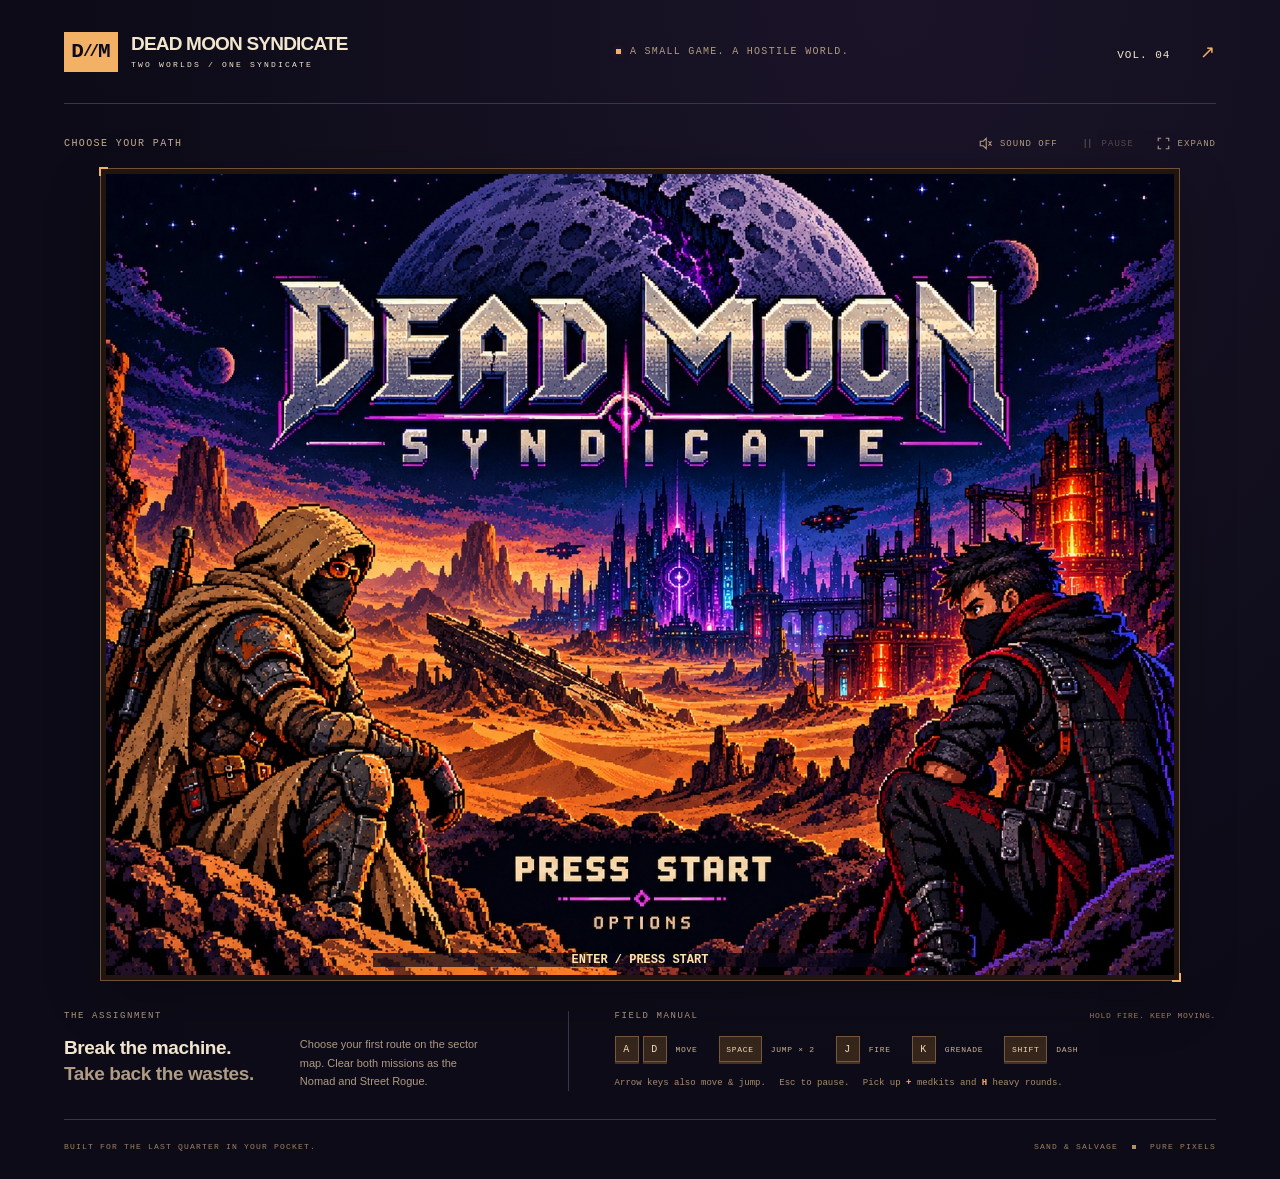
==== index.html @ cc02c8e6 "Rebuild Citadel with vertical city geometry, foreground depth and flying gunship boss" ====
<!doctype html>
<html lang="en">
<head>
  <meta charset="utf-8">
  <meta name="viewport" content="width=device-width, initial-scale=1, viewport-fit=cover">
  <meta name="theme-color" content="#1d1713">
  <meta name="description" content="Two playable paths in a pixel-art run-and-gun. Explore Glass Dunes as the Nomad or Black Rain Citadel as the Street Rogue.">
  <title>DEAD MOON SYNDICATE — Choose Your Path</title>
  <link rel="icon" href="data:image/svg+xml,%3Csvg xmlns='http://www.w3.org/2000/svg' viewBox='0 0 32 32'%3E%3Cpath fill='%231d1713' d='M0 0h32v32H0z'/%3E%3Cpath fill='%23f3b166' d='M7 7h13v4h5v10h-5v4H7zm5 5v8h7v-8z'/%3E%3C/svg%3E">
  <link rel="stylesheet" href="style.css?v=6-depth">
  <script src="art.js?v=6-depth" defer></script>
  <script src="game.js?v=6-depth" defer></script>
</head>
<body data-mode="menu">
  <header class="masthead">
    <a class="wordmark" href="./" aria-label="DEAD MOON SYNDICATE home"><span class="mark">D<span>//</span>M</span><span>DEAD MOON SYNDICATE<span class="edition">TWO WORLDS / ONE SYNDICATE</span></span></a>
    <div class="head-note"><span class="status-dot"></span> A SMALL GAME. A HOSTILE WORLD.</div>
    <span class="build">VOL. 04 <span>↗</span></span>
  </header>
  <main>
    <div class="stage-heading"><span id="stage-name">CHOOSE YOUR PATH</span><div class="stage-actions"><button id="sound" title="Toggle sound (M)" aria-label="Enable sound" aria-pressed="false"><svg viewBox="0 0 20 20" aria-hidden="true"><path d="M3 7h4l4-4v14l-4-4H3zM14 7l4 6m0-6-4 6"/></svg><span>SOUND OFF</span></button><button id="pause" title="Pause game (Esc)" aria-label="Pause game"><svg viewBox="0 0 20 20" aria-hidden="true"><path d="M7 4v12M13 4v12"/></svg><span>PAUSE</span></button><button id="fullscreen" title="Fullscreen" aria-label="Enter fullscreen"><svg viewBox="0 0 20 20" aria-hidden="true"><path d="M7 3H3v4m10-4h4v4M3 13v4h4m10-4v4h-4"/></svg><span>EXPAND</span></button></div></div>
    <section class="game-shell" id="game-shell" aria-label="DEAD MOON SYNDICATE arcade game">
      <div class="screen" id="screen">
        <canvas id="game" width="1280" height="720" tabindex="0" aria-label="Side-scrolling shooter. Move with A and D, jump with Space, fire with J, and throw a grenade with K."></canvas>
        <div class="scanlines" aria-hidden="true"></div>
        <div id="intro" class="art-screen overlay">
          <img src="assets/title-dead-moon.jpg" alt="Dead Moon Syndicate. A cracked moon over desert ruins and a neon city, with the Nomad and Street Rogue." fetchpriority="high">
          <button id="start" class="art-hit start-hit" aria-label="Start game"><span class="sr-only">START GAME</span></button>
          <button id="options" class="art-hit options-hit" aria-label="Options"><span class="sr-only">OPTIONS</span></button>
          <div id="load-status" role="status">LOADING ASSETS…</div>
        </div>
        <div id="sector-map" class="art-screen overlay" hidden>
          <img src="assets/sector-map.jpg" alt="Sector navigation tablet. Routes lead from the Glass Dunes to Black Rain Citadel and four locked future sectors.">
          <button id="route-dunes" class="art-hit route dunes selected" aria-pressed="true" aria-label="Select Glass Dunes, play as Nomad"><span class="route-badge" id="dunes-badge">NOMAD</span></button>
          <button id="route-city" class="art-hit route city" aria-pressed="false" aria-label="Select Black Rain Citadel, play as Street Rogue"><span class="route-badge" id="city-badge">STREET ROGUE</span></button>
          <button id="deploy" class="art-hit confirm-hit" aria-label="Deploy to selected sector"><span class="sr-only">CONFIRM</span></button>
          <button id="map-back" class="art-hit back-hit" aria-label="Return to title"><span class="sr-only">BACK</span></button>
          <div class="map-instructions" id="route-status" role="status">GLASS DUNES · NOMAD · SELECT A ROUTE, THEN CONFIRM</div>
        </div>
        <div id="options-panel" class="modal overlay" hidden><div class="modal-content"><div class="eyebrow">DEAD MOON SYNDICATE</div><h2>Field settings</h2><p>A / D to move · Space to double jump<br>J to fire · K for grenade · Shift to dash<br>Esc to pause · M to toggle sound<br>On the map: ← / → to choose, Enter to deploy.<br>Four locked sectors are future destinations.</p><button id="option-sound" class="primary">SOUND: OFF</button><button id="options-back" class="text-button">BACK TO TITLE</button></div></div>
        <div id="modal" class="modal overlay" hidden>
          <div class="modal-content"><div class="eyebrow" id="modal-eyebrow">TRANSMISSION PAUSED</div><h2 id="modal-title">Take a breath.</h2><p id="modal-copy">The wastes can wait.</p><button id="resume" class="primary">BACK TO THE WASTES <span>↗</span></button><button id="return-map" class="text-button">SECTOR MAP</button><button id="restart" class="text-button">RESTART MISSION</button></div>
        </div>
        <div class="intro-bottom" id="intro-bottom" hidden><span>SECTOR 07 / EXTRACTION ZONE</span><span>NO SIGNAL. NO BACKUP.</span></div>
        <div id="live-region" class="sr-only" role="status" aria-live="polite"></div>
      </div>
      <div class="expanded-tools"><button id="expanded-pause" aria-label="Pause or resume">Ⅱ</button><button id="exit-expanded" aria-label="Exit expanded view">✕</button></div>
      <div class="touch-controls" id="touch-controls" aria-label="Touch game controls"><div class="touch-move"><button data-control="left" aria-label="Move left">◀</button><button data-control="right" aria-label="Move right">▶</button></div><div class="touch-action"><button data-control="grenade" class="grenade" aria-label="Throw grenade"><span>✦</span><small>GRENADE</small></button><button data-control="jump" aria-label="Jump"><span>↑</span><small>JUMP</small></button><button data-control="fire" class="fire" aria-label="Fire weapon"><span>◎</span><small>FIRE</small></button></div></div>
    </section>
    <section class="briefing"><div class="mission"><div class="label">THE ASSIGNMENT</div><p id="mission-title">Break the machine.<br><span>Take back the wastes.</span></p><div class="mission-description">Choose your first route on the sector map. Clear both missions as the Nomad and Street Rogue.</div></div><div class="field-guide"><div class="guide-top"><span class="label">FIELD MANUAL</span><span class="guide-note">HOLD FIRE. KEEP MOVING.</span></div><div class="keys"><div><span class="key-pair"><kbd>A</kbd><kbd>D</kbd></span><span>MOVE</span></div><div><kbd class="wide">SPACE</kbd><span>JUMP × 2</span></div><div><kbd>J</kbd><span>FIRE</span></div><div><kbd>K</kbd><span>GRENADE</span></div><div><kbd class="wide">SHIFT</kbd><span>DASH</span></div></div><p class="touch-guide">Hold <b>FIRE</b> to shoot. Tap <b>JUMP</b> twice to double jump. Double-tap an arrow to dash.<br><span>Turn your phone sideways for a wider view.</span></p><p class="alternate">Arrow keys also move & jump. <span>Esc to pause.</span> Pick up <b>+</b> medkits and <b>H</b> heavy rounds.</p></div></section>
  </main>
  <footer><span>BUILT FOR THE LAST QUARTER IN YOUR POCKET.</span><span>SAND & SALVAGE <i></i> PURE PIXELS</span></footer>
</body>
</html>
---- style.css ----
:root{--bg:#1d1713;--panel:#292019;--ink:#f2e6cf;--muted:#b09b83;--acid:#f3b166;--line:#49392c}*{box-sizing:border-box}html{background:var(--bg);color:var(--ink);font-family:Arial,Helvetica,sans-serif}body{margin:0;padding:0 5%;background:radial-gradient(ellipse at 70% 0%,#70482b45,transparent 65%)}button,a{-webkit-tap-highlight-color:transparent}button{font:inherit;cursor:pointer}button:focus-visible,a:focus-visible,canvas:focus-visible{outline:2px solid var(--acid);outline-offset:5px}button{touch-action:manipulation}button:disabled{opacity:.4;cursor:default}[hidden]{display:none!important}.masthead{max-width:1320px;height:104px;margin:auto;display:flex;align-items:center;justify-content:space-between;border-bottom:1px solid var(--line)}.wordmark{color:var(--ink);text-decoration:none;display:flex;gap:13px;align-items:center;font-weight:900;font-size:19px;letter-spacing:-.8px}.mark{font-family:monospace;background:var(--acid);color:var(--bg);height:40px;min-width:54px;display:flex;align-items:center;justify-content:center;font-size:21px;letter-spacing:-3px;padding-right:3px}.mark span{font-size:16px;margin:0 2px}.edition{display:block;font:8px/1.4 monospace;letter-spacing:2.2px;margin-top:4px}.head-note,.build,.stage-heading,.label,.guide-note,.keys,.alternate,footer,.eyebrow,.primary,.start-hint,.text-button,.intro-bottom{font-family:'Courier New',monospace}.head-note{font-size:10px;letter-spacing:1.3px;color:var(--muted);display:flex;align-items:center;gap:9px}.status-dot{width:5px;height:5px;background:var(--acid);box-shadow:0 0 9px #eaa15c33}.build{font-size:11px;letter-spacing:1px}.build span{margin-left:22px;color:var(--acid);font-size:18px}main{max-width:1320px;margin:auto}.stage-heading{margin:28px 0 13px;display:flex;justify-content:space-between;align-items:center;font-size:10px;letter-spacing:1.4px;color:#c5ae90}.stage-heading b{color:var(--acid);margin-right:15px;font-weight:400}.stage-actions{display:flex;gap:22px}.stage-actions button{border:0;background:none;color:var(--muted);display:flex;align-items:center;gap:7px;font:9px 'Courier New',monospace;letter-spacing:1px;padding:4px 0}.stage-actions button:hover{color:var(--acid)}.stage-actions svg{width:15px;height:15px;fill:none;stroke:currentColor;stroke-width:1.5}.game-shell{border:1px solid #70523a;padding:5px;background:#21160f;position:relative;box-shadow:0 18px 55px #0003}.game-shell:before,.game-shell:after{content:'';position:absolute;width:7px;height:7px;border:2px solid var(--acid);z-index:5;pointer-events:none}.game-shell:before{top:-2px;left:-2px;border-right:0;border-bottom:0}.game-shell:after{bottom:-2px;right:-2px;border-left:0;border-top:0}.screen{position:relative;aspect-ratio:16/9;overflow:hidden;background:#663921}canvas{display:block;width:100%;height:100%;image-rendering:pixelated;image-rendering:crisp-edges;touch-action:none;outline:0!important}.scanlines{position:absolute;inset:0;pointer-events:none;background:repeating-linear-gradient(0deg,transparent 0px,transparent 3px,#080c171c 3px,#080c171c 4px);opacity:.38;z-index:2}.intro{position:absolute;inset:0;padding:5.5% 5%;background:linear-gradient(90deg,#24150de8 0%,#352114a8 28%,#452a1416 58%,transparent 70%);display:flex;flex-direction:column;align-items:flex-start;z-index:3}.eyebrow{font-size:clamp(8px,1vw,12px);letter-spacing:1.8px;color:var(--acid);display:flex;gap:8px;align-items:center}.eyebrow span{display:block;width:6px;height:6px;background:var(--acid)}h1{width:40%;max-width:410px;line-height:0;margin:3.2% 0 2.5%}#title-art{width:100%;overflow:visible;shape-rendering:crispEdges}.intro p{font-size:clamp(13px,1.7vw,22px);font-weight:400;line-height:1.4;margin:0 0 3.1%;color:#f3ddbd}.primary{border:1px solid var(--acid);background:var(--acid);color:#291b11;padding:16px 19px;font-size:11px;letter-spacing:1.2px;display:flex;gap:34px;align-items:center;justify-content:space-between;font-weight:700;box-shadow:3px 3px 0 #24140d;transition:background .15s,transform .15s}.primary:hover{background:#ffcf92;transform:translateY(-2px)}.button-arrow{font-size:18px}.start-hint{font-size:8px;letter-spacing:1px;color:#c9ac88;margin-top:15px}.start-hint span{margin:0 10px;color:var(--acid)}.intro-bottom{position:absolute;bottom:4%;left:5%;right:5%;display:flex;justify-content:space-between;z-index:4;font-size:8px;letter-spacing:1.2px;color:#ead3ad}.modal{position:absolute;inset:0;background:#21150fdf;backdrop-filter:blur(3px);z-index:6;display:grid;place-items:center;text-align:center}.modal-content{max-width:90%}.modal .eyebrow{justify-content:center}.modal h2{font-size:clamp(24px,4vw,54px);text-transform:uppercase;letter-spacing:-2px;margin:18px 0;color:var(--ink);font-weight:900}.modal p{color:#d1bda1;font:clamp(11px,1.1vw,15px)/1.6 monospace;margin-bottom:22px;white-space:pre-line}.modal .primary{margin:0 auto}.text-button{display:block;margin:20px auto 0;background:transparent;border:0;color:var(--muted);font-size:10px;letter-spacing:1px;text-decoration:underline;text-underline-offset:5px}.text-button:hover{color:var(--ink)}.briefing{display:grid;grid-template-columns:1fr 1.45fr;gap:5%;padding:30px 0 28px}.label{font-size:9px;letter-spacing:1.6px;color:var(--muted)}.mission{display:grid;grid-template-columns:1fr 1fr;gap:0 25px}.mission .label{grid-column:1/-1;margin-bottom:13px}.mission p{font-size:19px;font-weight:600;line-height:1.4;letter-spacing:-.4px;margin:0}.mission p span{color:var(--muted)}.mission-description{font-size:11px;color:var(--muted);line-height:1.7;max-width:195px;align-self:center}.field-guide{border-left:1px solid var(--line);padding-left:7%}.guide-top{display:flex;justify-content:space-between}.guide-note{font-size:8px;letter-spacing:.7px;color:#9b8064}.keys{display:flex;gap:21px;align-items:center;margin-top:15px}.keys>div{display:flex;align-items:center;gap:9px;font-size:8px;letter-spacing:.7px;color:#cdb493}.key-pair{display:flex;gap:4px}kbd{min-width:24px;height:26px;border:1px solid #74583f;box-shadow:0 2px 0 #443122;display:inline-flex;align-items:center;justify-content:center;color:#f1dcbb;font:10px monospace;background:#35251b;padding:0 6px}.wide{font-size:8px;min-width:43px}.alternate{font-size:9px;line-height:1.7;color:#a98d6e;margin:14px 0 0}.alternate span{margin:0 8px}.alternate b{color:var(--acid)}footer{max-width:1320px;margin:auto;padding:22px 0 28px;display:flex;justify-content:space-between;border-top:1px solid var(--line);font-size:8px;letter-spacing:1.2px;color:#9e8164}footer i{display:inline-block;height:4px;width:4px;background:#b19069;margin:0 8px;vertical-align:middle}.touch-controls{display:none;justify-content:space-between;padding:12px 10px 10px;gap:10px;background:#221810;user-select:none;-webkit-user-select:none}.touch-move,.touch-action{display:flex;align-items:center;gap:10px}.touch-controls button{width:60px;height:56px;touch-action:none;border:1px solid #765337;border-bottom-width:3px;color:var(--ink);background:#3a291d;font-size:22px;display:flex;flex-direction:column;align-items:center;justify-content:center;gap:3px;border-radius:3px}.touch-controls button.active{transform:translateY(2px);background:#82582f;border-bottom-width:1px}.touch-controls small{font:7px monospace;letter-spacing:.5px}.touch-controls .fire{background:var(--acid);color:#2b1a0e;border-color:#ae713b;width:74px}.touch-controls .grenade{width:48px;color:#e3aa76}.sr-only{position:absolute;width:1px;height:1px;margin:-1px;padding:0;overflow:hidden;clip:rect(0,0,0,0);white-space:nowrap;border:0}.game-shell:fullscreen{padding:0;border:0;background:#1b120d;display:flex;flex-direction:column;align-items:center;justify-content:center;width:100vw;height:100dvh}.game-shell:fullscreen .screen{width:min(100vw,177.777vh);max-height:100dvh;flex-shrink:1}.game-shell:fullscreen .touch-controls{width:min(100%,1000px);flex-shrink:0}.game-shell:fullscreen:before,.game-shell:fullscreen:after{display:none}
@media(min-width:1450px){body{padding:0 7%}.screen{max-height:660px}.intro{padding-top:5%}}
@media(pointer:coarse){.touch-controls{display:flex}.guide-note{display:none}.game-shell:fullscreen .screen{width:min(100vw,calc((100dvh - 85px)*16/9))}}
@media(max-width:1000px){body{padding:0 3%}.masthead{height:82px}.briefing{grid-template-columns:1fr 1.3fr;gap:3%}.mission{display:block}.mission-description{display:none}.keys{gap:11px}.keys>div{flex-direction:column;gap:7px}.field-guide{padding-left:6%}.guide-note{display:none}.primary{padding:12px 16px;font-size:10px;gap:23px}.head-note{font-size:8px}.intro p{margin-bottom:2.5%}.start-hint{font-size:7px;margin-top:10px}.intro-bottom{font-size:7px}}
@media(max-width:600px){body{padding:0 14px}.masthead{height:73px}.wordmark{font-size:17px}.mark{height:35px;min-width:48px}.head-note{display:none}.stage-heading{margin-top:21px;font-size:8px;letter-spacing:.7px}.stage-actions{gap:14px}.stage-actions button span{display:none}.stage-actions svg{width:16px;height:16px}.game-shell{padding:3px;margin:0 -5px}.intro{padding:5%}.eyebrow{font-size:6px;letter-spacing:1px}.eyebrow span{height:4px;width:4px}h1{width:40%;margin:3% 0}.intro p{font-size:10px;line-height:1.3;margin-bottom:3%}.primary{font-size:7px;padding:7px 9px;gap:12px;letter-spacing:.4px}.button-arrow{font-size:12px}.start-hint,.intro-bottom{display:none}.touch-controls{display:flex;padding:12px 6px;gap:5px}.touch-move,.touch-action{gap:6px}.touch-controls button{height:52px;width:48px}.touch-controls .grenade{width:43px}.touch-controls .fire{width:60px}.briefing{grid-template-columns:1fr;padding:23px 0;gap:22px}.mission{display:grid;grid-template-columns:1fr 1fr;gap:0 16px}.mission .label{margin-bottom:10px}.mission-description{display:block;font-size:10px;max-width:none}.mission p{font-size:16px}.field-guide{padding:19px 0 0;border-left:0;border-top:1px solid var(--line)}.guide-note{display:block;font-size:7px}.keys{justify-content:space-between;margin-top:13px}.keys>div{flex-direction:row;gap:6px;font-size:7px}kbd{min-width:20px;height:23px;padding:0 4px}.wide{min-width:36px;font-size:7px}.alternate{font-size:8px}footer{font-size:7px;line-height:1.8;padding-top:17px;gap:20px}footer>span:last-child{text-align:right;white-space:nowrap}.modal h2{font-size:25px;letter-spacing:-1px;margin:10px 0}.modal p{font-size:10px;margin:8px 0 13px}.modal .eyebrow{font-size:7px}.text-button{font-size:8px;margin-top:13px}}
@media(max-height:530px) and (orientation:landscape){body{padding:0 10px}.masthead,.briefing,footer{display:none}.stage-heading{margin:9px 0}.screen{max-height:calc(100dvh - 120px);width:auto;aspect-ratio:16/9;margin:auto}.game-shell{max-width:calc((100dvh - 120px)*16/9 + 12px);margin:auto}.touch-controls{padding:6px}.touch-controls button{height:42px}.intro{padding-top:4%}.intro p{font-size:12px}.intro .primary{padding:8px 12px;font-size:8px}.start-hint,.intro-bottom{display:none}.intro h1{margin:2% 0}.game-shell:fullscreen{max-width:none}.game-shell:fullscreen .screen{max-height:calc(100dvh - 60px);width:min(100vw,calc((100dvh - 60px)*16/9))}}
.touch-guide{display:none;font:11px/1.8 'Courier New',monospace;color:#cfb99a;margin:13px 0 0}.touch-guide b{color:var(--acid)}.touch-guide span{color:#b29773}.expanded-tools{display:none;position:absolute;right:12px;bottom:12px;gap:8px;z-index:12}.expanded-tools button{width:32px;height:30px;border:1px solid #906b46;background:#322419e8;color:#f4d9af;font:16px monospace}.game-shell:fullscreen .expanded-tools,.game-shell.expanded .expanded-tools{display:flex}.game-expanded{overflow:hidden}.game-shell.expanded{position:fixed;inset:0;z-index:999;margin:0;padding:0;border:0;background:#1b120d;display:flex;flex-direction:column;align-items:center;justify-content:center;width:100vw;height:100dvh;max-width:none}.game-shell.expanded .screen{width:min(100vw,177.777vh);max-height:100dvh;flex-shrink:1}.game-shell.expanded .touch-controls{width:min(100%,1000px);flex-shrink:0}.game-shell.expanded:before,.game-shell.expanded:after{display:none}@media(pointer:coarse),(max-width:600px){.touch-guide{display:block}.keys,.alternate{display:none}.expanded-tools{top:8px;bottom:auto}.game-shell.expanded .screen{width:min(100vw,calc((100dvh - 85px)*16/9));max-height:calc(100dvh - 85px)}}@media(max-height:530px) and (orientation:landscape){.game-shell.expanded .screen{width:min(100vw,calc((100dvh - 60px)*16/9));max-height:calc(100dvh - 60px)}}

/* Dead Moon Syndicate title and navigation. Real controls sit over the supplied art. */
:root{--bg:#0c0b17;--panel:#191727;--line:#3c344b}
body{background:radial-gradient(ellipse at 70% 0%,#39254c55,transparent 65%)}
.art-screen{position:absolute;inset:0;z-index:4}.art-screen>img{width:100%;height:100%;display:block;object-fit:fill}
body[data-mode="menu"] .screen,body[data-mode="map"] .screen,body[data-mode="options"] .screen{aspect-ratio:4/3;max-height:none}
body[data-mode="menu"] #game,body[data-mode="map"] #game,body[data-mode="options"] #game{visibility:hidden}
body[data-mode="menu"] .touch-controls,body[data-mode="map"] .touch-controls,body[data-mode="options"] .touch-controls{display:none}
.art-hit{position:absolute;border:2px solid transparent;background:transparent;color:#fff4d4;border-radius:5px;transition:box-shadow .15s,border-color .15s;min-height:24px}
.art-hit:hover,.art-hit:focus-visible{border-color:#ffedb5;box-shadow:0 0 15px #f4ba7155;outline-offset:1px}
.start-hit{left:36%;top:83%;width:29%;height:8%}.options-hit{left:41%;top:91%;width:19%;height:6%}
#load-status{position:absolute;bottom:1%;left:25%;width:50%;text-align:center;font:bold clamp(7px,1vw,12px) monospace;color:#ffe3aa;background:#070719b0;pointer-events:none}
.route{top:57%;height:26%;width:36%}.route.dunes{left:13%}.route.city{left:51%;width:37%}.route.selected{border-color:#fff1ab;box-shadow:inset 0 0 13px #ffae5980,0 0 15px #ffad5970}.route.city.selected{border-color:#73edff;box-shadow:inset 0 0 13px #14cfff80,0 0 15px #14cfff70}
.route-badge{position:absolute;right:3%;top:22%;background:#090e20e8;color:#fff1be;font:bold clamp(6px,1vw,13px) monospace;padding:4px 7px;letter-spacing:1px}.city .route-badge{color:#91efff}
.confirm-hit{left:35%;top:84%;width:16%;height:7%}.back-hit{left:53%;top:84%;width:14%;height:7%}
.map-instructions{position:absolute;bottom:2%;left:13%;width:75%;text-align:center;background:#050b19ed;color:#a4d9f7;font:bold clamp(6px,.9vw,12px) monospace;padding:6px}
body[data-mode="map"] .game-shell,body[data-mode="menu"] .game-shell,body[data-mode="options"] .game-shell{max-width:1080px;margin:auto}
body[data-mode="map"] .game-shell.expanded,body[data-mode="menu"] .game-shell.expanded,body[data-mode="options"] .game-shell.expanded{max-width:none}
body:not([data-mode="playing"]) .game-shell.expanded .screen,body:not([data-mode="playing"]) .game-shell:fullscreen .screen{width:min(100vw,133.333dvh);max-height:100dvh;aspect-ratio:4/3}
#return-map{display:block;margin:15px auto 0}.modal{background:#0b0e20e8}.wordmark{font-size:clamp(11px,1.5vw,19px)}
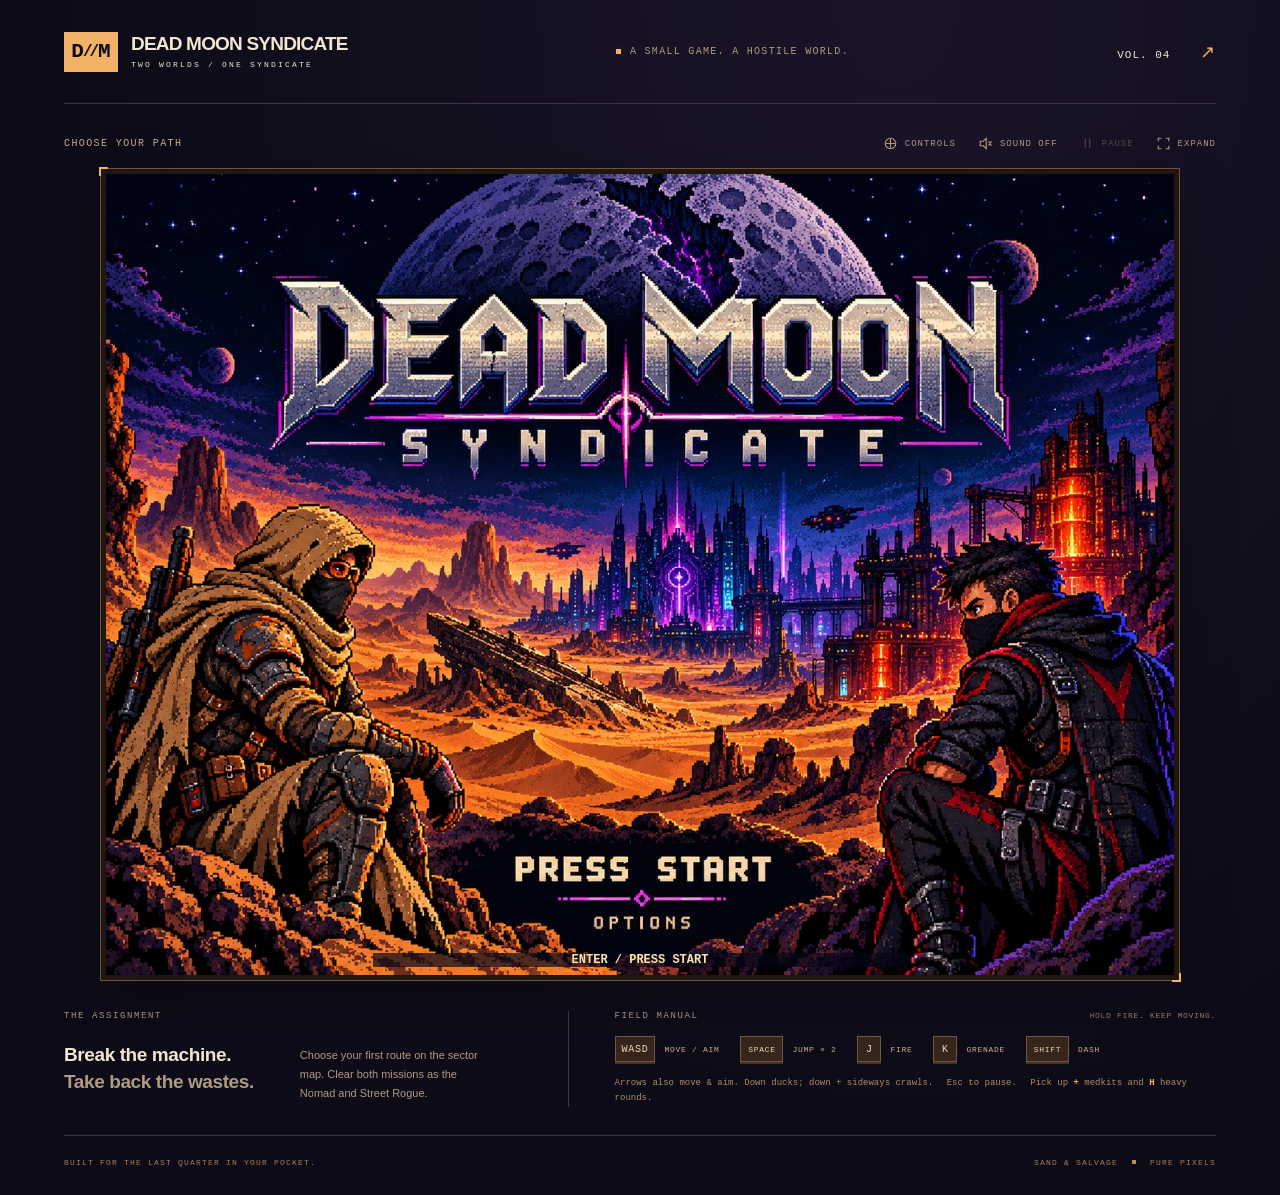
==== commit 056ba744: "Add eight-way circle, ducking, crawling and aiming Replace touch arrows with a circular eight-sector" ====
--- a/index.html
+++ b/index.html
@@ -7,9 +7,9 @@
   <meta name="description" content="Two playable paths in a pixel-art run-and-gun. Explore Glass Dunes as the Nomad or Black Rain Citadel as the Street Rogue.">
   <title>DEAD MOON SYNDICATE — Choose Your Path</title>
   <link rel="icon" href="data:image/svg+xml,%3Csvg xmlns='http://www.w3.org/2000/svg' viewBox='0 0 32 32'%3E%3Cpath fill='%231d1713' d='M0 0h32v32H0z'/%3E%3Cpath fill='%23f3b166' d='M7 7h13v4h5v10h-5v4H7zm5 5v8h7v-8z'/%3E%3C/svg%3E">
-  <link rel="stylesheet" href="style.css?v=6-depth">
-  <script src="art.js?v=6-depth" defer></script>
-  <script src="game.js?v=6-depth" defer></script>
+  <link rel="stylesheet" href="style.css?v=7-stick">
+  <script src="art.js?v=7-stick" defer></script>
+  <script src="game.js?v=7-stick" defer></script>
 </head>
 <body data-mode="menu">
   <header class="masthead">
@@ -18,10 +18,10 @@
     <span class="build">VOL. 04 <span>↗</span></span>
   </header>
   <main>
-    <div class="stage-heading"><span id="stage-name">CHOOSE YOUR PATH</span><div class="stage-actions"><button id="sound" title="Toggle sound (M)" aria-label="Enable sound" aria-pressed="false"><svg viewBox="0 0 20 20" aria-hidden="true"><path d="M3 7h4l4-4v14l-4-4H3zM14 7l4 6m0-6-4 6"/></svg><span>SOUND OFF</span></button><button id="pause" title="Pause game (Esc)" aria-label="Pause game"><svg viewBox="0 0 20 20" aria-hidden="true"><path d="M7 4v12M13 4v12"/></svg><span>PAUSE</span></button><button id="fullscreen" title="Fullscreen" aria-label="Enter fullscreen"><svg viewBox="0 0 20 20" aria-hidden="true"><path d="M7 3H3v4m10-4h4v4M3 13v4h4m10-4v4h-4"/></svg><span>EXPAND</span></button></div></div>
+    <div class="stage-heading"><span id="stage-name">CHOOSE YOUR PATH</span><div class="stage-actions"><button id="touch-toggle" title="Show touch controls" aria-label="Show touch controls" aria-pressed="false"><svg viewBox="0 0 20 20" aria-hidden="true"><circle cx="10" cy="10" r="7"/><path d="M10 4v12M4 10h12"/></svg><span>CONTROLS</span></button><button id="sound" title="Toggle sound (M)" aria-label="Enable sound" aria-pressed="false"><svg viewBox="0 0 20 20" aria-hidden="true"><path d="M3 7h4l4-4v14l-4-4H3zM14 7l4 6m0-6-4 6"/></svg><span>SOUND OFF</span></button><button id="pause" title="Pause game (Esc)" aria-label="Pause game"><svg viewBox="0 0 20 20" aria-hidden="true"><path d="M7 4v12M13 4v12"/></svg><span>PAUSE</span></button><button id="fullscreen" title="Fullscreen" aria-label="Enter fullscreen"><svg viewBox="0 0 20 20" aria-hidden="true"><path d="M7 3H3v4m10-4h4v4M3 13v4h4m10-4v4h-4"/></svg><span>EXPAND</span></button></div></div>
     <section class="game-shell" id="game-shell" aria-label="DEAD MOON SYNDICATE arcade game">
       <div class="screen" id="screen">
-        <canvas id="game" width="1280" height="720" tabindex="0" aria-label="Side-scrolling shooter. Move with A and D, jump with Space, fire with J, and throw a grenade with K."></canvas>
+        <canvas id="game" width="1280" height="720" tabindex="0" aria-label="Side-scrolling shooter. Move and aim with WASD or arrow keys. Down ducks, down-diagonals crawl. Jump with Space, fire with J, and throw a grenade with K."></canvas>
         <div class="scanlines" aria-hidden="true"></div>
         <div id="intro" class="art-screen overlay">
           <img src="assets/title-dead-moon.jpg" alt="Dead Moon Syndicate. A cracked moon over desert ruins and a neon city, with the Nomad and Street Rogue." fetchpriority="high">
@@ -37,7 +37,7 @@
           <button id="map-back" class="art-hit back-hit" aria-label="Return to title"><span class="sr-only">BACK</span></button>
           <div class="map-instructions" id="route-status" role="status">GLASS DUNES · NOMAD · SELECT A ROUTE, THEN CONFIRM</div>
         </div>
-        <div id="options-panel" class="modal overlay" hidden><div class="modal-content"><div class="eyebrow">DEAD MOON SYNDICATE</div><h2>Field settings</h2><p>A / D to move · Space to double jump<br>J to fire · K for grenade · Shift to dash<br>Esc to pause · M to toggle sound<br>On the map: ← / → to choose, Enter to deploy.<br>Four locked sectors are future destinations.</p><button id="option-sound" class="primary">SOUND: OFF</button><button id="options-back" class="text-button">BACK TO TITLE</button></div></div>
+        <div id="options-panel" class="modal overlay" hidden><div class="modal-content"><div class="eyebrow">DEAD MOON SYNDICATE</div><h2>Field settings</h2><p>WASD / arrows to move and aim · Space to double jump<br>Down to duck · Down + sideways to crawl<br>J to fire · K for grenade · Shift to dash<br>Esc to pause · M to toggle sound<br>On the map: ← / → to choose, Enter to deploy.<br>Four locked sectors are future destinations.</p><button id="option-sound" class="primary">SOUND: OFF</button><button id="options-back" class="text-button">BACK TO TITLE</button></div></div>
         <div id="modal" class="modal overlay" hidden>
           <div class="modal-content"><div class="eyebrow" id="modal-eyebrow">TRANSMISSION PAUSED</div><h2 id="modal-title">Take a breath.</h2><p id="modal-copy">The wastes can wait.</p><button id="resume" class="primary">BACK TO THE WASTES <span>↗</span></button><button id="return-map" class="text-button">SECTOR MAP</button><button id="restart" class="text-button">RESTART MISSION</button></div>
         </div>
@@ -45,9 +45,9 @@
         <div id="live-region" class="sr-only" role="status" aria-live="polite"></div>
       </div>
       <div class="expanded-tools"><button id="expanded-pause" aria-label="Pause or resume">Ⅱ</button><button id="exit-expanded" aria-label="Exit expanded view">✕</button></div>
-      <div class="touch-controls" id="touch-controls" aria-label="Touch game controls"><div class="touch-move"><button data-control="left" aria-label="Move left">◀</button><button data-control="right" aria-label="Move right">▶</button></div><div class="touch-action"><button data-control="grenade" class="grenade" aria-label="Throw grenade"><span>✦</span><small>GRENADE</small></button><button data-control="jump" aria-label="Jump"><span>↑</span><small>JUMP</small></button><button data-control="fire" class="fire" aria-label="Fire weapon"><span>◎</span><small>FIRE</small></button></div></div>
+      <div class="touch-controls" id="touch-controls" aria-label="Touch game controls"><div class="touch-move"><div id="direction-stick" class="direction-stick" role="group" tabindex="0" aria-label="Eight-way movement and aiming circle" aria-describedby="stick-help" data-direction="0,0"><span data-dir="0,-1" style="--x:50%;--y:13%">▲</span><span data-dir="1,-1" style="--x:77%;--y:23%">↗</span><span data-dir="1,0" style="--x:87%;--y:50%">▶</span><span data-dir="1,1" style="--x:77%;--y:77%">↘</span><span data-dir="0,1" style="--x:50%;--y:87%">▼</span><span data-dir="-1,1" style="--x:23%;--y:77%">↙</span><span data-dir="-1,0" style="--x:13%;--y:50%">◀</span><span data-dir="-1,-1" style="--x:23%;--y:23%">↖</span><i class="stick-thumb" aria-hidden="true"></i></div><small id="stick-status">MOVE / AIM</small><span id="stick-help" class="sr-only">Drag in eight directions. Sideways runs. Down ducks. Down-diagonals crawl and fire forward. In the air, down aims downward. Release to stop. Keyboard: WASD or arrow keys.</span></div><div class="touch-action"><button data-control="dash" class="dash" aria-label="Dash"><span>»</span><small>DASH</small></button><button data-control="grenade" class="grenade" aria-label="Throw grenade"><span>✦</span><small>GRENADE</small></button><button data-control="jump" aria-label="Jump"><span>↑</span><small>JUMP</small></button><button data-control="fire" class="fire" aria-label="Fire weapon"><span>◎</span><small>FIRE</small></button></div></div>
     </section>
-    <section class="briefing"><div class="mission"><div class="label">THE ASSIGNMENT</div><p id="mission-title">Break the machine.<br><span>Take back the wastes.</span></p><div class="mission-description">Choose your first route on the sector map. Clear both missions as the Nomad and Street Rogue.</div></div><div class="field-guide"><div class="guide-top"><span class="label">FIELD MANUAL</span><span class="guide-note">HOLD FIRE. KEEP MOVING.</span></div><div class="keys"><div><span class="key-pair"><kbd>A</kbd><kbd>D</kbd></span><span>MOVE</span></div><div><kbd class="wide">SPACE</kbd><span>JUMP × 2</span></div><div><kbd>J</kbd><span>FIRE</span></div><div><kbd>K</kbd><span>GRENADE</span></div><div><kbd class="wide">SHIFT</kbd><span>DASH</span></div></div><p class="touch-guide">Hold <b>FIRE</b> to shoot. Tap <b>JUMP</b> twice to double jump. Double-tap an arrow to dash.<br><span>Turn your phone sideways for a wider view.</span></p><p class="alternate">Arrow keys also move & jump. <span>Esc to pause.</span> Pick up <b>+</b> medkits and <b>H</b> heavy rounds.</p></div></section>
+    <section class="briefing"><div class="mission"><div class="label">THE ASSIGNMENT</div><p id="mission-title">Break the machine.<br><span>Take back the wastes.</span></p><div class="mission-description">Choose your first route on the sector map. Clear both missions as the Nomad and Street Rogue.</div></div><div class="field-guide"><div class="guide-top"><span class="label">FIELD MANUAL</span><span class="guide-note">HOLD FIRE. KEEP MOVING.</span></div><div class="keys"><div><span class="key-pair"><kbd>WASD</kbd></span><span>MOVE / AIM</span></div><div><kbd class="wide">SPACE</kbd><span>JUMP × 2</span></div><div><kbd>J</kbd><span>FIRE</span></div><div><kbd>K</kbd><span>GRENADE</span></div><div><kbd class="wide">SHIFT</kbd><span>DASH</span></div></div><p class="touch-guide">Drag the <b>CIRCLE</b> to move and aim. <b>DOWN</b> ducks; down-diagonals <b>CRAWL</b>.<br>Hold <b>FIRE</b> with your other thumb. <b>JUMP</b> twice to double jump; aim down in the air.<br><span>Turn your phone sideways for a wider view.</span></p><p class="alternate">Arrows also move &amp; aim. Down ducks; down + sideways crawls. <span>Esc to pause.</span> Pick up <b>+</b> medkits and <b>H</b> heavy rounds.</p></div></section>
   </main>
   <footer><span>BUILT FOR THE LAST QUARTER IN YOUR POCKET.</span><span>SAND & SALVAGE <i></i> PURE PIXELS</span></footer>
 </body>
--- a/style.css
+++ b/style.css
@@ -25,3 +25,40 @@
 body[data-mode="map"] .game-shell.expanded,body[data-mode="menu"] .game-shell.expanded,body[data-mode="options"] .game-shell.expanded{max-width:none}
 body:not([data-mode="playing"]) .game-shell.expanded .screen,body:not([data-mode="playing"]) .game-shell:fullscreen .screen{width:min(100vw,133.333dvh);max-height:100dvh;aspect-ratio:4/3}
 #return-map{display:block;margin:15px auto 0}.modal{background:#0b0e20e8}.wordmark{font-size:clamp(11px,1.5vw,19px)}
+
+/* Eight-way arcade stick: independent pointer capture keeps fire + movement simultaneous. */
+.touch-controls{align-items:center;background:linear-gradient(120deg,#131523,#292031);gap:12px;padding:10px 16px;}
+.touch-move{flex-direction:column;gap:5px;flex-shrink:0;}
+.direction-stick{--stick-x:0%;--stick-y:0%;position:relative;width:128px;height:128px;flex-shrink:0;border:2px solid #8d795d;border-radius:50%;background:radial-gradient(circle,#131723 0 26%,#373547 27% 29%,#1c202e 30% 65%,#4d4350 66% 68%,#161a26 69%);box-shadow:inset 0 0 15px #0009,0 3px 0 #050812;touch-action:none;user-select:none;-webkit-user-select:none;cursor:grab;}
+.direction-stick:focus-visible{outline:2px solid var(--acid);outline-offset:4px;}
+.direction-stick>span{position:absolute;left:var(--x);top:var(--y);transform:translate(-50%,-50%);font:bold 17px monospace;color:#9b9bb1;pointer-events:none;}
+.direction-stick>span.lit{color:#ffe4a7;text-shadow:0 0 10px #ffa848;}
+.stick-thumb{position:absolute;left:calc(50% + var(--stick-x));top:calc(50% + var(--stick-y));width:34%;height:34%;transform:translate(-50%,-50%);border:2px solid #aea09b;border-radius:50%;background:radial-gradient(circle at 35% 30%,#726477,#242436 75%);box-shadow:0 4px 8px #0009;pointer-events:none;}
+.direction-stick.active .stick-thumb{border-color:#ffd498;box-shadow:0 0 12px #ffbd5544;}
+#stick-status{font:bold 8px monospace;letter-spacing:1px;color:#d6c6ac;min-height:10px;}
+.touch-action{display:grid;grid-template-columns:repeat(2,60px);gap:8px;}
+.touch-controls .touch-action button{border-radius:50%;width:60px;height:60px;}
+.touch-controls .touch-action .fire{grid-column:2;grid-row:1 / 3;width:76px;height:76px;align-self:center;}
+.touch-action{grid-template-columns:48px 60px 76px;}
+.touch-controls .touch-action .dash{grid-column:1;grid-row:1;width:48px;height:48px;color:#aee6ff;}
+.touch-controls .touch-action .grenade{grid-column:1;grid-row:2;width:48px;height:48px;}
+.touch-controls .touch-action [data-control="jump"]{grid-column:2;grid-row:1 / 3;align-self:center;}
+.touch-controls .touch-action .fire{grid-column:3;}
+@media(pointer:coarse),(max-width:600px){
+ .game-shell.expanded .screen,.game-shell:fullscreen .screen{width:min(100vw,calc((100dvh - 160px)*16/9));max-height:calc(100dvh - 160px);}
+}
+@media(max-width:410px){.touch-controls{padding:8px 6px;gap:5px;}.direction-stick{width:112px;height:112px;}.touch-action{grid-template-columns:40px 48px 58px;gap:5px;}.touch-controls .touch-action button,.touch-controls .touch-action [data-control="jump"]{width:48px;height:48px;}.touch-controls .touch-action .dash,.touch-controls .touch-action .grenade{width:40px;height:40px;}.touch-controls .touch-action .fire{width:58px;height:58px;}}
+@media(max-height:530px) and (orientation:landscape){
+ body[data-mode="playing"] .game-shell{max-width:calc((100dvh - 44px)*16/9 + 12px);}
+ body[data-mode="playing"] .screen{max-height:calc(100dvh - 44px);}
+ .touch-controls{position:absolute;inset:auto 8px 8px;padding:0;background:none;pointer-events:none;z-index:5;}
+ .touch-move,.touch-action{pointer-events:auto;}
+ .direction-stick{width:100px;height:100px;opacity:.82;}
+ .direction-stick.active{opacity:1;}
+ #stick-status{background:#0c0b17a0;padding:2px 4px;}
+ .touch-action{opacity:.86;}
+ .game-shell.expanded .screen,.game-shell:fullscreen .screen{max-height:100dvh;width:min(100vw,calc(100dvh*16/9));}
+ .game-shell.expanded .touch-controls,.game-shell:fullscreen .touch-controls{width:auto;}
+}
+
+body.touch-enabled[data-mode="playing"] .touch-controls{display:flex;}
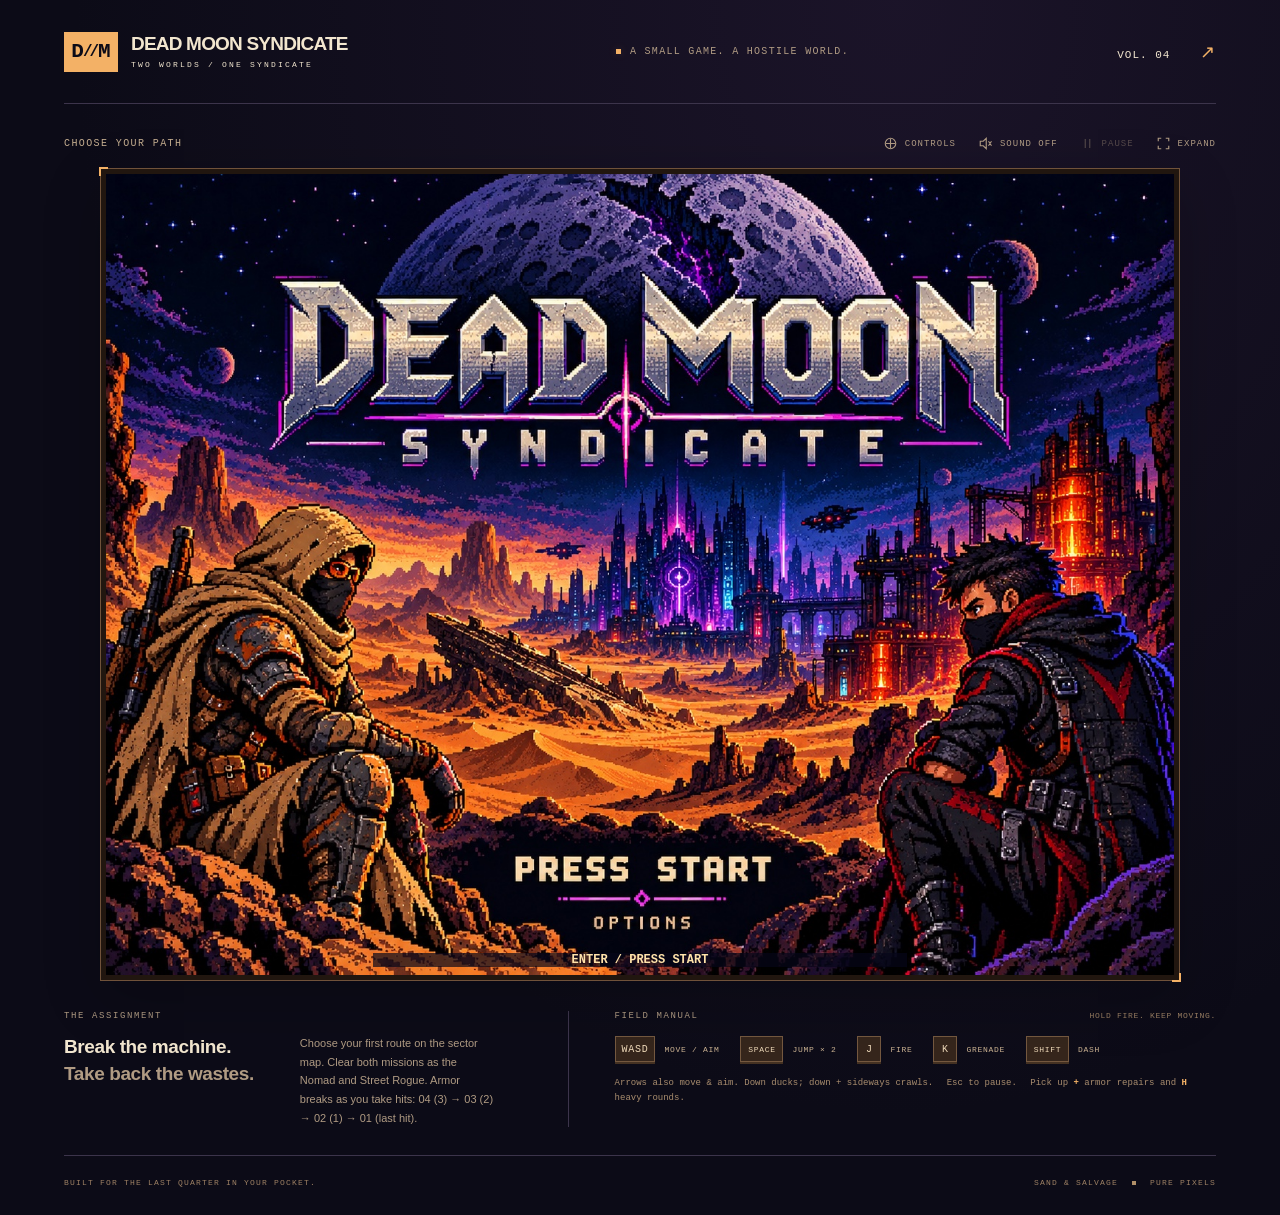
==== commit bb72a7ef: "Tie seven-hit health to four visible armor tiers Use the approved Nomad and Street Rogue armor desig" ====
--- a/index.html
+++ b/index.html
@@ -7,9 +7,10 @@
   <meta name="description" content="Two playable paths in a pixel-art run-and-gun. Explore Glass Dunes as the Nomad or Black Rain Citadel as the Street Rogue.">
   <title>DEAD MOON SYNDICATE — Choose Your Path</title>
   <link rel="icon" href="data:image/svg+xml,%3Csvg xmlns='http://www.w3.org/2000/svg' viewBox='0 0 32 32'%3E%3Cpath fill='%231d1713' d='M0 0h32v32H0z'/%3E%3Cpath fill='%23f3b166' d='M7 7h13v4h5v10h-5v4H7zm5 5v8h7v-8z'/%3E%3C/svg%3E">
-  <link rel="stylesheet" href="style.css?v=7-stick">
-  <script src="art.js?v=7-stick" defer></script>
-  <script src="game.js?v=7-stick" defer></script>
+  <link rel="stylesheet" href="style.css?v=8-armor1">
+  <script src="armor.js?v=8-armor1" defer></script>
+  <script src="art.js?v=8-armor1" defer></script>
+  <script src="game.js?v=8-armor1" defer></script>
 </head>
 <body data-mode="menu">
   <header class="masthead">
@@ -47,7 +48,7 @@
       <div class="expanded-tools"><button id="expanded-pause" aria-label="Pause or resume">Ⅱ</button><button id="exit-expanded" aria-label="Exit expanded view">✕</button></div>
       <div class="touch-controls" id="touch-controls" aria-label="Touch game controls"><div class="touch-move"><div id="direction-stick" class="direction-stick" role="group" tabindex="0" aria-label="Eight-way movement and aiming circle" aria-describedby="stick-help" data-direction="0,0"><span data-dir="0,-1" style="--x:50%;--y:13%">▲</span><span data-dir="1,-1" style="--x:77%;--y:23%">↗</span><span data-dir="1,0" style="--x:87%;--y:50%">▶</span><span data-dir="1,1" style="--x:77%;--y:77%">↘</span><span data-dir="0,1" style="--x:50%;--y:87%">▼</span><span data-dir="-1,1" style="--x:23%;--y:77%">↙</span><span data-dir="-1,0" style="--x:13%;--y:50%">◀</span><span data-dir="-1,-1" style="--x:23%;--y:23%">↖</span><i class="stick-thumb" aria-hidden="true"></i></div><small id="stick-status">MOVE / AIM</small><span id="stick-help" class="sr-only">Drag in eight directions. Sideways runs. Down ducks. Down-diagonals crawl and fire forward. In the air, down aims downward. Release to stop. Keyboard: WASD or arrow keys.</span></div><div class="touch-action"><button data-control="dash" class="dash" aria-label="Dash"><span>»</span><small>DASH</small></button><button data-control="grenade" class="grenade" aria-label="Throw grenade"><span>✦</span><small>GRENADE</small></button><button data-control="jump" aria-label="Jump"><span>↑</span><small>JUMP</small></button><button data-control="fire" class="fire" aria-label="Fire weapon"><span>◎</span><small>FIRE</small></button></div></div>
     </section>
-    <section class="briefing"><div class="mission"><div class="label">THE ASSIGNMENT</div><p id="mission-title">Break the machine.<br><span>Take back the wastes.</span></p><div class="mission-description">Choose your first route on the sector map. Clear both missions as the Nomad and Street Rogue.</div></div><div class="field-guide"><div class="guide-top"><span class="label">FIELD MANUAL</span><span class="guide-note">HOLD FIRE. KEEP MOVING.</span></div><div class="keys"><div><span class="key-pair"><kbd>WASD</kbd></span><span>MOVE / AIM</span></div><div><kbd class="wide">SPACE</kbd><span>JUMP × 2</span></div><div><kbd>J</kbd><span>FIRE</span></div><div><kbd>K</kbd><span>GRENADE</span></div><div><kbd class="wide">SHIFT</kbd><span>DASH</span></div></div><p class="touch-guide">Drag the <b>CIRCLE</b> to move and aim. <b>DOWN</b> ducks; down-diagonals <b>CRAWL</b>.<br>Hold <b>FIRE</b> with your other thumb. <b>JUMP</b> twice to double jump; aim down in the air.<br><span>Turn your phone sideways for a wider view.</span></p><p class="alternate">Arrows also move &amp; aim. Down ducks; down + sideways crawls. <span>Esc to pause.</span> Pick up <b>+</b> medkits and <b>H</b> heavy rounds.</p></div></section>
+    <section class="briefing"><div class="mission"><div class="label">THE ASSIGNMENT</div><p id="mission-title">Break the machine.<br><span>Take back the wastes.</span></p><div class="mission-description">Choose your first route on the sector map. Clear both missions as the Nomad and Street Rogue. Armor breaks as you take hits: 04 (3) → 03 (2) → 02 (1) → 01 (last hit).</div></div><div class="field-guide"><div class="guide-top"><span class="label">FIELD MANUAL</span><span class="guide-note">HOLD FIRE. KEEP MOVING.</span></div><div class="keys"><div><span class="key-pair"><kbd>WASD</kbd></span><span>MOVE / AIM</span></div><div><kbd class="wide">SPACE</kbd><span>JUMP × 2</span></div><div><kbd>J</kbd><span>FIRE</span></div><div><kbd>K</kbd><span>GRENADE</span></div><div><kbd class="wide">SHIFT</kbd><span>DASH</span></div></div><p class="touch-guide">Drag the <b>CIRCLE</b> to move and aim. <b>DOWN</b> ducks; down-diagonals <b>CRAWL</b>.<br>Hold <b>FIRE</b> with your other thumb. <b>JUMP</b> twice to double jump; aim down in the air.<br><span>Turn your phone sideways for a wider view.</span></p><p class="alternate">Arrows also move &amp; aim. Down ducks; down + sideways crawls. <span>Esc to pause.</span> Pick up <b>+</b> armor repairs and <b>H</b> heavy rounds.</p></div></section>
   </main>
   <footer><span>BUILT FOR THE LAST QUARTER IN YOUR POCKET.</span><span>SAND & SALVAGE <i></i> PURE PIXELS</span></footer>
 </body>
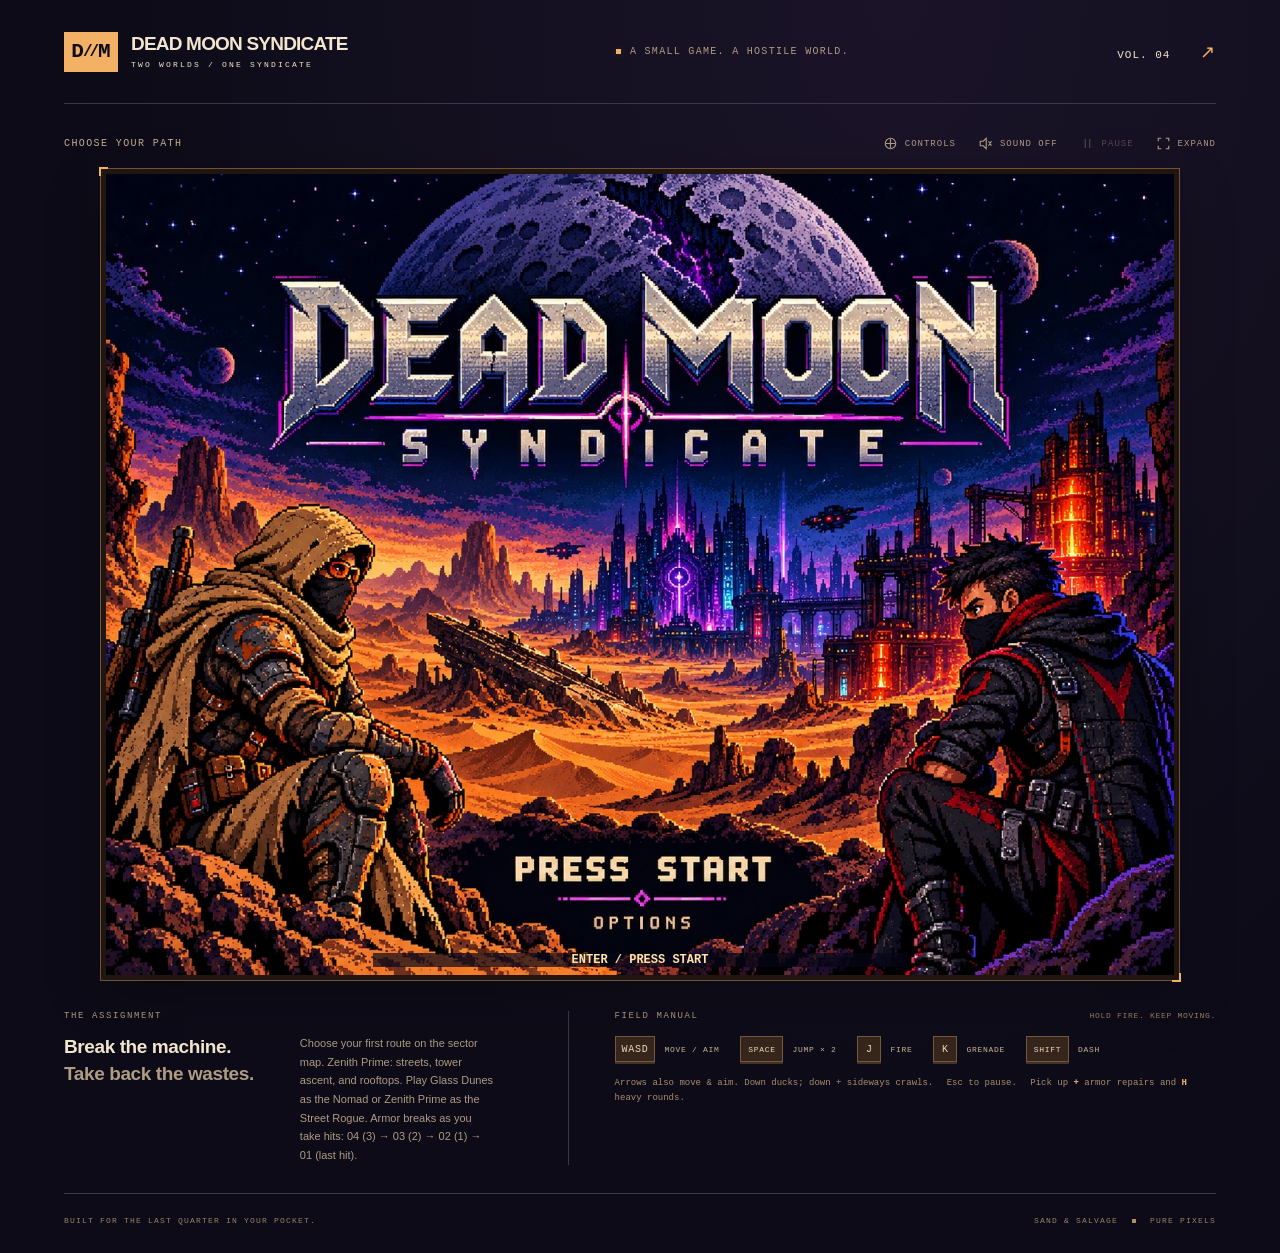
==== commit 9d449a4b: "Expand Zenith Prime into three connected stages Rename the city Zenith Prime. Keep its existing stre" ====
--- a/index.html
+++ b/index.html
@@ -4,13 +4,14 @@
   <meta charset="utf-8">
   <meta name="viewport" content="width=device-width, initial-scale=1, viewport-fit=cover">
   <meta name="theme-color" content="#1d1713">
-  <meta name="description" content="Two playable paths in a pixel-art run-and-gun. Explore Glass Dunes as the Nomad or Black Rain Citadel as the Street Rogue.">
+  <meta name="description" content="Two playable paths in a pixel-art run-and-gun. Explore Glass Dunes as the Nomad or Zenith Prime as the Street Rogue.">
   <title>DEAD MOON SYNDICATE — Choose Your Path</title>
   <link rel="icon" href="data:image/svg+xml,%3Csvg xmlns='http://www.w3.org/2000/svg' viewBox='0 0 32 32'%3E%3Cpath fill='%231d1713' d='M0 0h32v32H0z'/%3E%3Cpath fill='%23f3b166' d='M7 7h13v4h5v10h-5v4H7zm5 5v8h7v-8z'/%3E%3C/svg%3E">
-  <link rel="stylesheet" href="style.css?v=8-armor1">
-  <script src="armor.js?v=8-armor1" defer></script>
-  <script src="art.js?v=8-armor1" defer></script>
-  <script src="game.js?v=8-armor1" defer></script>
+  <link rel="stylesheet" href="style.css?v=9-zenith1">
+  <script src="armor.js?v=9-zenith1" defer></script>
+  <script src="art.js?v=9-zenith1" defer></script>
+  <script src="zenith.js?v=9-zenith1" defer></script>
+  <script src="game.js?v=9-zenith1" defer></script>
 </head>
 <body data-mode="menu">
   <header class="masthead">
@@ -31,9 +32,9 @@
           <div id="load-status" role="status">LOADING ASSETS…</div>
         </div>
         <div id="sector-map" class="art-screen overlay" hidden>
-          <img src="assets/sector-map.jpg" alt="Sector navigation tablet. Routes lead from the Glass Dunes to Black Rain Citadel and four locked future sectors.">
+          <img src="assets/sector-map.jpg" alt="Sector navigation tablet. Routes lead from the Glass Dunes to Zenith Prime and four locked future sectors.">
           <button id="route-dunes" class="art-hit route dunes selected" aria-pressed="true" aria-label="Select Glass Dunes, play as Nomad"><span class="route-badge" id="dunes-badge">NOMAD</span></button>
-          <button id="route-city" class="art-hit route city" aria-pressed="false" aria-label="Select Black Rain Citadel, play as Street Rogue"><span class="route-badge" id="city-badge">STREET ROGUE</span></button>
+          <button id="route-city" class="art-hit route city" aria-pressed="false" aria-label="Select Zenith Prime, play as Street Rogue"><span class="city-route-name">ZENITH PRIME</span><span class="route-badge" id="city-badge">STREET ROGUE</span></button>
           <button id="deploy" class="art-hit confirm-hit" aria-label="Deploy to selected sector"><span class="sr-only">CONFIRM</span></button>
           <button id="map-back" class="art-hit back-hit" aria-label="Return to title"><span class="sr-only">BACK</span></button>
           <div class="map-instructions" id="route-status" role="status">GLASS DUNES · NOMAD · SELECT A ROUTE, THEN CONFIRM</div>
@@ -48,7 +49,7 @@
       <div class="expanded-tools"><button id="expanded-pause" aria-label="Pause or resume">Ⅱ</button><button id="exit-expanded" aria-label="Exit expanded view">✕</button></div>
       <div class="touch-controls" id="touch-controls" aria-label="Touch game controls"><div class="touch-move"><div id="direction-stick" class="direction-stick" role="group" tabindex="0" aria-label="Eight-way movement and aiming circle" aria-describedby="stick-help" data-direction="0,0"><span data-dir="0,-1" style="--x:50%;--y:13%">▲</span><span data-dir="1,-1" style="--x:77%;--y:23%">↗</span><span data-dir="1,0" style="--x:87%;--y:50%">▶</span><span data-dir="1,1" style="--x:77%;--y:77%">↘</span><span data-dir="0,1" style="--x:50%;--y:87%">▼</span><span data-dir="-1,1" style="--x:23%;--y:77%">↙</span><span data-dir="-1,0" style="--x:13%;--y:50%">◀</span><span data-dir="-1,-1" style="--x:23%;--y:23%">↖</span><i class="stick-thumb" aria-hidden="true"></i></div><small id="stick-status">MOVE / AIM</small><span id="stick-help" class="sr-only">Drag in eight directions. Sideways runs. Down ducks. Down-diagonals crawl and fire forward. In the air, down aims downward. Release to stop. Keyboard: WASD or arrow keys.</span></div><div class="touch-action"><button data-control="dash" class="dash" aria-label="Dash"><span>»</span><small>DASH</small></button><button data-control="grenade" class="grenade" aria-label="Throw grenade"><span>✦</span><small>GRENADE</small></button><button data-control="jump" aria-label="Jump"><span>↑</span><small>JUMP</small></button><button data-control="fire" class="fire" aria-label="Fire weapon"><span>◎</span><small>FIRE</small></button></div></div>
     </section>
-    <section class="briefing"><div class="mission"><div class="label">THE ASSIGNMENT</div><p id="mission-title">Break the machine.<br><span>Take back the wastes.</span></p><div class="mission-description">Choose your first route on the sector map. Clear both missions as the Nomad and Street Rogue. Armor breaks as you take hits: 04 (3) → 03 (2) → 02 (1) → 01 (last hit).</div></div><div class="field-guide"><div class="guide-top"><span class="label">FIELD MANUAL</span><span class="guide-note">HOLD FIRE. KEEP MOVING.</span></div><div class="keys"><div><span class="key-pair"><kbd>WASD</kbd></span><span>MOVE / AIM</span></div><div><kbd class="wide">SPACE</kbd><span>JUMP × 2</span></div><div><kbd>J</kbd><span>FIRE</span></div><div><kbd>K</kbd><span>GRENADE</span></div><div><kbd class="wide">SHIFT</kbd><span>DASH</span></div></div><p class="touch-guide">Drag the <b>CIRCLE</b> to move and aim. <b>DOWN</b> ducks; down-diagonals <b>CRAWL</b>.<br>Hold <b>FIRE</b> with your other thumb. <b>JUMP</b> twice to double jump; aim down in the air.<br><span>Turn your phone sideways for a wider view.</span></p><p class="alternate">Arrows also move &amp; aim. Down ducks; down + sideways crawls. <span>Esc to pause.</span> Pick up <b>+</b> armor repairs and <b>H</b> heavy rounds.</p></div></section>
+    <section class="briefing"><div class="mission"><div class="label">THE ASSIGNMENT</div><p id="mission-title">Break the machine.<br><span>Take back the wastes.</span></p><div class="mission-description">Choose your first route on the sector map. Zenith Prime: streets, tower ascent, and rooftops. Play Glass Dunes as the Nomad or Zenith Prime as the Street Rogue. Armor breaks as you take hits: 04 (3) → 03 (2) → 02 (1) → 01 (last hit).</div></div><div class="field-guide"><div class="guide-top"><span class="label">FIELD MANUAL</span><span class="guide-note">HOLD FIRE. KEEP MOVING.</span></div><div class="keys"><div><span class="key-pair"><kbd>WASD</kbd></span><span>MOVE / AIM</span></div><div><kbd class="wide">SPACE</kbd><span>JUMP × 2</span></div><div><kbd>J</kbd><span>FIRE</span></div><div><kbd>K</kbd><span>GRENADE</span></div><div><kbd class="wide">SHIFT</kbd><span>DASH</span></div></div><p class="touch-guide">Drag the <b>CIRCLE</b> to move and aim. <b>DOWN</b> ducks; down-diagonals <b>CRAWL</b>.<br>Hold <b>FIRE</b> with your other thumb. <b>JUMP</b> twice to double jump; aim down in the air.<br><span>Turn your phone sideways for a wider view.</span></p><p class="alternate">Arrows also move &amp; aim. Down ducks; down + sideways crawls. <span>Esc to pause.</span> Pick up <b>+</b> armor repairs and <b>H</b> heavy rounds.</p></div></section>
   </main>
   <footer><span>BUILT FOR THE LAST QUARTER IN YOUR POCKET.</span><span>SAND & SALVAGE <i></i> PURE PIXELS</span></footer>
 </body>
--- a/style.css
+++ b/style.css
@@ -62,3 +62,5 @@
 }
 
 body.touch-enabled[data-mode="playing"] .touch-controls{display:flex;}
+
+.city-route-name{position:absolute;left:3%;right:3%;top:2%;height:18%;display:flex;align-items:center;justify-content:center;background:#071326;color:#d9f8ff;text-shadow:2px 2px #39547a;font:bold clamp(9px,2.2vw,28px) monospace;letter-spacing:2px;pointer-events:none}
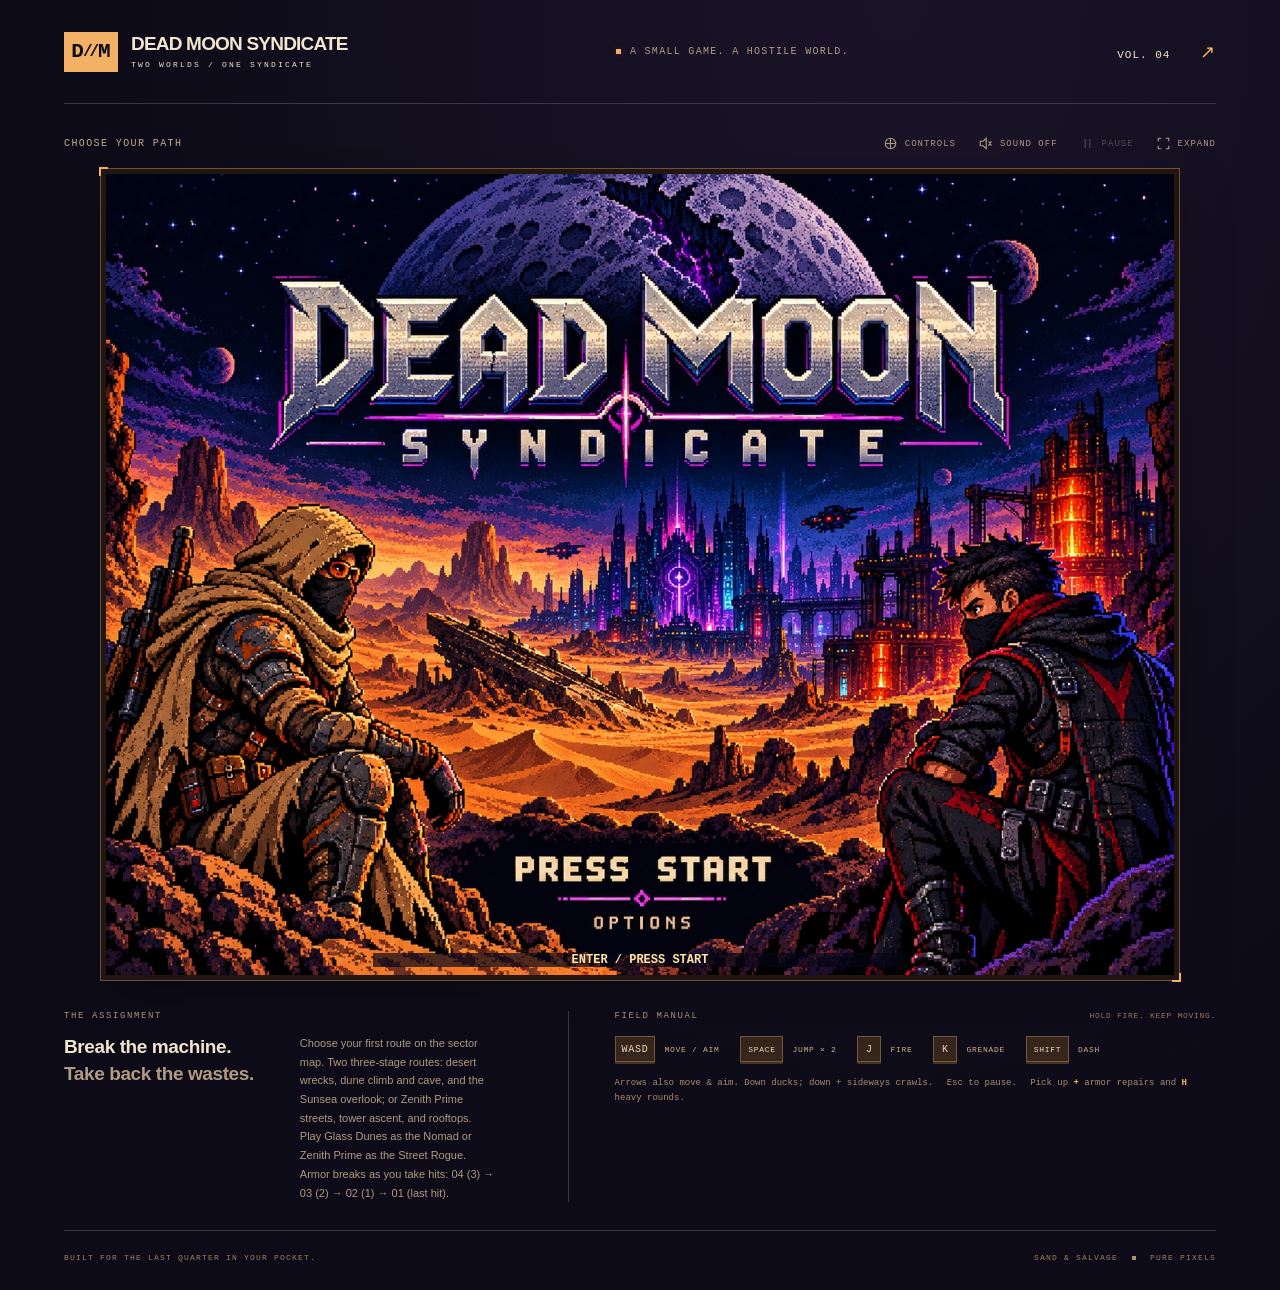
==== commit e705aaf1: "Expand Glass Dunes into three connected stages Keep the wreck-field walker stage, then open a contin" ====
--- a/index.html
+++ b/index.html
@@ -7,11 +7,12 @@
   <meta name="description" content="Two playable paths in a pixel-art run-and-gun. Explore Glass Dunes as the Nomad or Zenith Prime as the Street Rogue.">
   <title>DEAD MOON SYNDICATE — Choose Your Path</title>
   <link rel="icon" href="data:image/svg+xml,%3Csvg xmlns='http://www.w3.org/2000/svg' viewBox='0 0 32 32'%3E%3Cpath fill='%231d1713' d='M0 0h32v32H0z'/%3E%3Cpath fill='%23f3b166' d='M7 7h13v4h5v10h-5v4H7zm5 5v8h7v-8z'/%3E%3C/svg%3E">
-  <link rel="stylesheet" href="style.css?v=9-zenith1">
-  <script src="armor.js?v=9-zenith1" defer></script>
-  <script src="art.js?v=9-zenith1" defer></script>
-  <script src="zenith.js?v=9-zenith1" defer></script>
-  <script src="game.js?v=9-zenith1" defer></script>
+  <link rel="stylesheet" href="style.css?v=10-dunes1">
+  <script src="armor.js?v=10-dunes1" defer></script>
+  <script src="art.js?v=10-dunes1" defer></script>
+  <script src="zenith.js?v=10-dunes1" defer></script>
+  <script src="dunes.js?v=10-dunes1" defer></script>
+  <script src="game.js?v=10-dunes1" defer></script>
 </head>
 <body data-mode="menu">
   <header class="masthead">
@@ -49,7 +50,7 @@
       <div class="expanded-tools"><button id="expanded-pause" aria-label="Pause or resume">Ⅱ</button><button id="exit-expanded" aria-label="Exit expanded view">✕</button></div>
       <div class="touch-controls" id="touch-controls" aria-label="Touch game controls"><div class="touch-move"><div id="direction-stick" class="direction-stick" role="group" tabindex="0" aria-label="Eight-way movement and aiming circle" aria-describedby="stick-help" data-direction="0,0"><span data-dir="0,-1" style="--x:50%;--y:13%">▲</span><span data-dir="1,-1" style="--x:77%;--y:23%">↗</span><span data-dir="1,0" style="--x:87%;--y:50%">▶</span><span data-dir="1,1" style="--x:77%;--y:77%">↘</span><span data-dir="0,1" style="--x:50%;--y:87%">▼</span><span data-dir="-1,1" style="--x:23%;--y:77%">↙</span><span data-dir="-1,0" style="--x:13%;--y:50%">◀</span><span data-dir="-1,-1" style="--x:23%;--y:23%">↖</span><i class="stick-thumb" aria-hidden="true"></i></div><small id="stick-status">MOVE / AIM</small><span id="stick-help" class="sr-only">Drag in eight directions. Sideways runs. Down ducks. Down-diagonals crawl and fire forward. In the air, down aims downward. Release to stop. Keyboard: WASD or arrow keys.</span></div><div class="touch-action"><button data-control="dash" class="dash" aria-label="Dash"><span>»</span><small>DASH</small></button><button data-control="grenade" class="grenade" aria-label="Throw grenade"><span>✦</span><small>GRENADE</small></button><button data-control="jump" aria-label="Jump"><span>↑</span><small>JUMP</small></button><button data-control="fire" class="fire" aria-label="Fire weapon"><span>◎</span><small>FIRE</small></button></div></div>
     </section>
-    <section class="briefing"><div class="mission"><div class="label">THE ASSIGNMENT</div><p id="mission-title">Break the machine.<br><span>Take back the wastes.</span></p><div class="mission-description">Choose your first route on the sector map. Zenith Prime: streets, tower ascent, and rooftops. Play Glass Dunes as the Nomad or Zenith Prime as the Street Rogue. Armor breaks as you take hits: 04 (3) → 03 (2) → 02 (1) → 01 (last hit).</div></div><div class="field-guide"><div class="guide-top"><span class="label">FIELD MANUAL</span><span class="guide-note">HOLD FIRE. KEEP MOVING.</span></div><div class="keys"><div><span class="key-pair"><kbd>WASD</kbd></span><span>MOVE / AIM</span></div><div><kbd class="wide">SPACE</kbd><span>JUMP × 2</span></div><div><kbd>J</kbd><span>FIRE</span></div><div><kbd>K</kbd><span>GRENADE</span></div><div><kbd class="wide">SHIFT</kbd><span>DASH</span></div></div><p class="touch-guide">Drag the <b>CIRCLE</b> to move and aim. <b>DOWN</b> ducks; down-diagonals <b>CRAWL</b>.<br>Hold <b>FIRE</b> with your other thumb. <b>JUMP</b> twice to double jump; aim down in the air.<br><span>Turn your phone sideways for a wider view.</span></p><p class="alternate">Arrows also move &amp; aim. Down ducks; down + sideways crawls. <span>Esc to pause.</span> Pick up <b>+</b> armor repairs and <b>H</b> heavy rounds.</p></div></section>
+    <section class="briefing"><div class="mission"><div class="label">THE ASSIGNMENT</div><p id="mission-title">Break the machine.<br><span>Take back the wastes.</span></p><div class="mission-description">Choose your first route on the sector map. Two three-stage routes: desert wrecks, dune climb and cave, and the Sunsea overlook; or Zenith Prime streets, tower ascent, and rooftops. Play Glass Dunes as the Nomad or Zenith Prime as the Street Rogue. Armor breaks as you take hits: 04 (3) → 03 (2) → 02 (1) → 01 (last hit).</div></div><div class="field-guide"><div class="guide-top"><span class="label">FIELD MANUAL</span><span class="guide-note">HOLD FIRE. KEEP MOVING.</span></div><div class="keys"><div><span class="key-pair"><kbd>WASD</kbd></span><span>MOVE / AIM</span></div><div><kbd class="wide">SPACE</kbd><span>JUMP × 2</span></div><div><kbd>J</kbd><span>FIRE</span></div><div><kbd>K</kbd><span>GRENADE</span></div><div><kbd class="wide">SHIFT</kbd><span>DASH</span></div></div><p class="touch-guide">Drag the <b>CIRCLE</b> to move and aim. <b>DOWN</b> ducks; down-diagonals <b>CRAWL</b>.<br>Hold <b>FIRE</b> with your other thumb. <b>JUMP</b> twice to double jump; aim down in the air.<br><span>Turn your phone sideways for a wider view.</span></p><p class="alternate">Arrows also move &amp; aim. Down ducks; down + sideways crawls. <span>Esc to pause.</span> Pick up <b>+</b> armor repairs and <b>H</b> heavy rounds.</p></div></section>
   </main>
   <footer><span>BUILT FOR THE LAST QUARTER IN YOUR POCKET.</span><span>SAND & SALVAGE <i></i> PURE PIXELS</span></footer>
 </body>
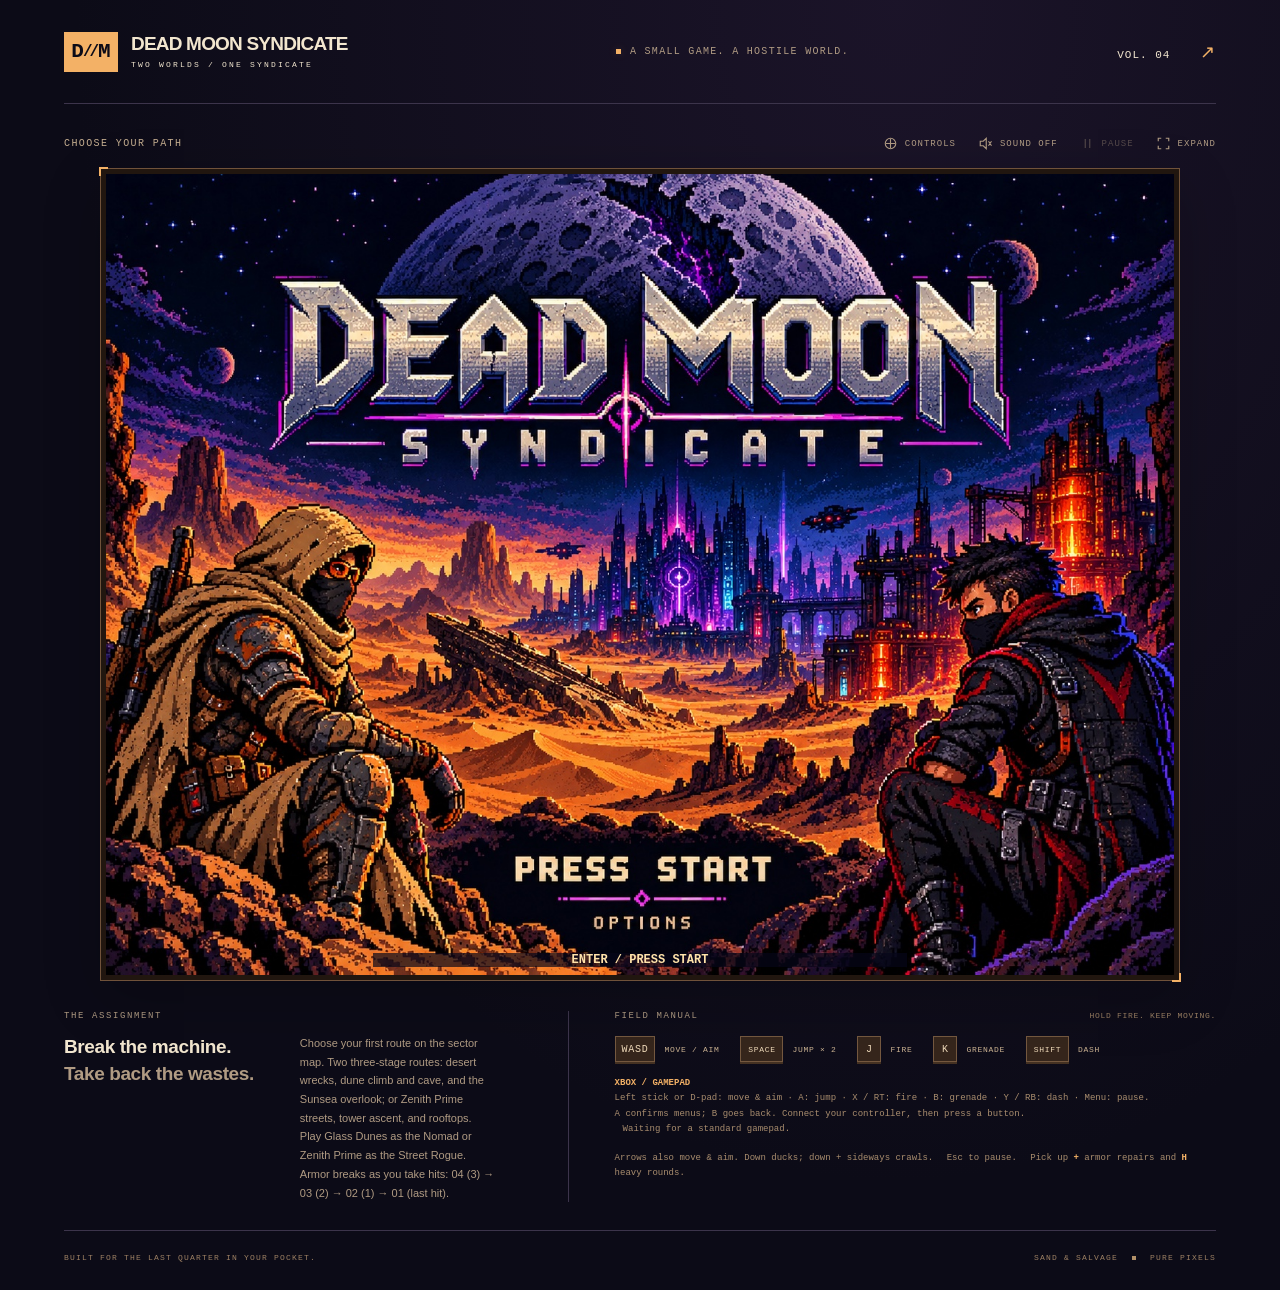
==== commit 23556bcd: "Add standard Xbox gamepad controls and controller menu navigation" ====
--- a/index.html
+++ b/index.html
@@ -7,12 +7,12 @@
   <meta name="description" content="Two playable paths in a pixel-art run-and-gun. Explore Glass Dunes as the Nomad or Zenith Prime as the Street Rogue.">
   <title>DEAD MOON SYNDICATE — Choose Your Path</title>
   <link rel="icon" href="data:image/svg+xml,%3Csvg xmlns='http://www.w3.org/2000/svg' viewBox='0 0 32 32'%3E%3Cpath fill='%231d1713' d='M0 0h32v32H0z'/%3E%3Cpath fill='%23f3b166' d='M7 7h13v4h5v10h-5v4H7zm5 5v8h7v-8z'/%3E%3C/svg%3E">
-  <link rel="stylesheet" href="style.css?v=10-dunes1">
-  <script src="armor.js?v=10-dunes1" defer></script>
-  <script src="art.js?v=10-dunes1" defer></script>
-  <script src="zenith.js?v=10-dunes1" defer></script>
-  <script src="dunes.js?v=10-dunes1" defer></script>
-  <script src="game.js?v=10-dunes1" defer></script>
+  <link rel="stylesheet" href="style.css?v=10-dunes2">
+  <script src="armor.js?v=10-dunes2" defer></script>
+  <script src="art.js?v=10-dunes2" defer></script>
+  <script src="zenith.js?v=10-dunes2" defer></script>
+  <script src="dunes.js?v=10-dunes2" defer></script>
+  <script src="game.js?v=11-gamepad" defer></script>
 </head>
 <body data-mode="menu">
   <header class="masthead">
@@ -50,7 +50,7 @@
       <div class="expanded-tools"><button id="expanded-pause" aria-label="Pause or resume">Ⅱ</button><button id="exit-expanded" aria-label="Exit expanded view">✕</button></div>
       <div class="touch-controls" id="touch-controls" aria-label="Touch game controls"><div class="touch-move"><div id="direction-stick" class="direction-stick" role="group" tabindex="0" aria-label="Eight-way movement and aiming circle" aria-describedby="stick-help" data-direction="0,0"><span data-dir="0,-1" style="--x:50%;--y:13%">▲</span><span data-dir="1,-1" style="--x:77%;--y:23%">↗</span><span data-dir="1,0" style="--x:87%;--y:50%">▶</span><span data-dir="1,1" style="--x:77%;--y:77%">↘</span><span data-dir="0,1" style="--x:50%;--y:87%">▼</span><span data-dir="-1,1" style="--x:23%;--y:77%">↙</span><span data-dir="-1,0" style="--x:13%;--y:50%">◀</span><span data-dir="-1,-1" style="--x:23%;--y:23%">↖</span><i class="stick-thumb" aria-hidden="true"></i></div><small id="stick-status">MOVE / AIM</small><span id="stick-help" class="sr-only">Drag in eight directions. Sideways runs. Down ducks. Down-diagonals crawl and fire forward. In the air, down aims downward. Release to stop. Keyboard: WASD or arrow keys.</span></div><div class="touch-action"><button data-control="dash" class="dash" aria-label="Dash"><span>»</span><small>DASH</small></button><button data-control="grenade" class="grenade" aria-label="Throw grenade"><span>✦</span><small>GRENADE</small></button><button data-control="jump" aria-label="Jump"><span>↑</span><small>JUMP</small></button><button data-control="fire" class="fire" aria-label="Fire weapon"><span>◎</span><small>FIRE</small></button></div></div>
     </section>
-    <section class="briefing"><div class="mission"><div class="label">THE ASSIGNMENT</div><p id="mission-title">Break the machine.<br><span>Take back the wastes.</span></p><div class="mission-description">Choose your first route on the sector map. Two three-stage routes: desert wrecks, dune climb and cave, and the Sunsea overlook; or Zenith Prime streets, tower ascent, and rooftops. Play Glass Dunes as the Nomad or Zenith Prime as the Street Rogue. Armor breaks as you take hits: 04 (3) → 03 (2) → 02 (1) → 01 (last hit).</div></div><div class="field-guide"><div class="guide-top"><span class="label">FIELD MANUAL</span><span class="guide-note">HOLD FIRE. KEEP MOVING.</span></div><div class="keys"><div><span class="key-pair"><kbd>WASD</kbd></span><span>MOVE / AIM</span></div><div><kbd class="wide">SPACE</kbd><span>JUMP × 2</span></div><div><kbd>J</kbd><span>FIRE</span></div><div><kbd>K</kbd><span>GRENADE</span></div><div><kbd class="wide">SHIFT</kbd><span>DASH</span></div></div><p class="touch-guide">Drag the <b>CIRCLE</b> to move and aim. <b>DOWN</b> ducks; down-diagonals <b>CRAWL</b>.<br>Hold <b>FIRE</b> with your other thumb. <b>JUMP</b> twice to double jump; aim down in the air.<br><span>Turn your phone sideways for a wider view.</span></p><p class="alternate">Arrows also move &amp; aim. Down ducks; down + sideways crawls. <span>Esc to pause.</span> Pick up <b>+</b> armor repairs and <b>H</b> heavy rounds.</p></div></section>
+    <section class="briefing"><div class="mission"><div class="label">THE ASSIGNMENT</div><p id="mission-title">Break the machine.<br><span>Take back the wastes.</span></p><div class="mission-description">Choose your first route on the sector map. Two three-stage routes: desert wrecks, dune climb and cave, and the Sunsea overlook; or Zenith Prime streets, tower ascent, and rooftops. Play Glass Dunes as the Nomad or Zenith Prime as the Street Rogue. Armor breaks as you take hits: 04 (3) → 03 (2) → 02 (1) → 01 (last hit).</div></div><div class="field-guide"><div class="guide-top"><span class="label">FIELD MANUAL</span><span class="guide-note">HOLD FIRE. KEEP MOVING.</span></div><div class="keys"><div><span class="key-pair"><kbd>WASD</kbd></span><span>MOVE / AIM</span></div><div><kbd class="wide">SPACE</kbd><span>JUMP × 2</span></div><div><kbd>J</kbd><span>FIRE</span></div><div><kbd>K</kbd><span>GRENADE</span></div><div><kbd class="wide">SHIFT</kbd><span>DASH</span></div></div><p class="touch-guide">Drag the <b>CIRCLE</b> to move and aim. <b>DOWN</b> ducks; down-diagonals <b>CRAWL</b>.<br>Hold <b>FIRE</b> with your other thumb. <b>JUMP</b> twice to double jump; aim down in the air.<br><span>Turn your phone sideways for a wider view.</span></p><p class="alternate"><b>XBOX / GAMEPAD</b><br>Left stick or D-pad: move &amp; aim · A: jump · X / RT: fire · B: grenade · Y / RB: dash · Menu: pause.<br>A confirms menus; B goes back. Connect your controller, then press a button.<br><span id="controller-status" role="status">Waiting for a standard gamepad.</span></p><p class="alternate">Arrows also move &amp; aim. Down ducks; down + sideways crawls. <span>Esc to pause.</span> Pick up <b>+</b> armor repairs and <b>H</b> heavy rounds.</p></div></section>
   </main>
   <footer><span>BUILT FOR THE LAST QUARTER IN YOUR POCKET.</span><span>SAND & SALVAGE <i></i> PURE PIXELS</span></footer>
 </body>
